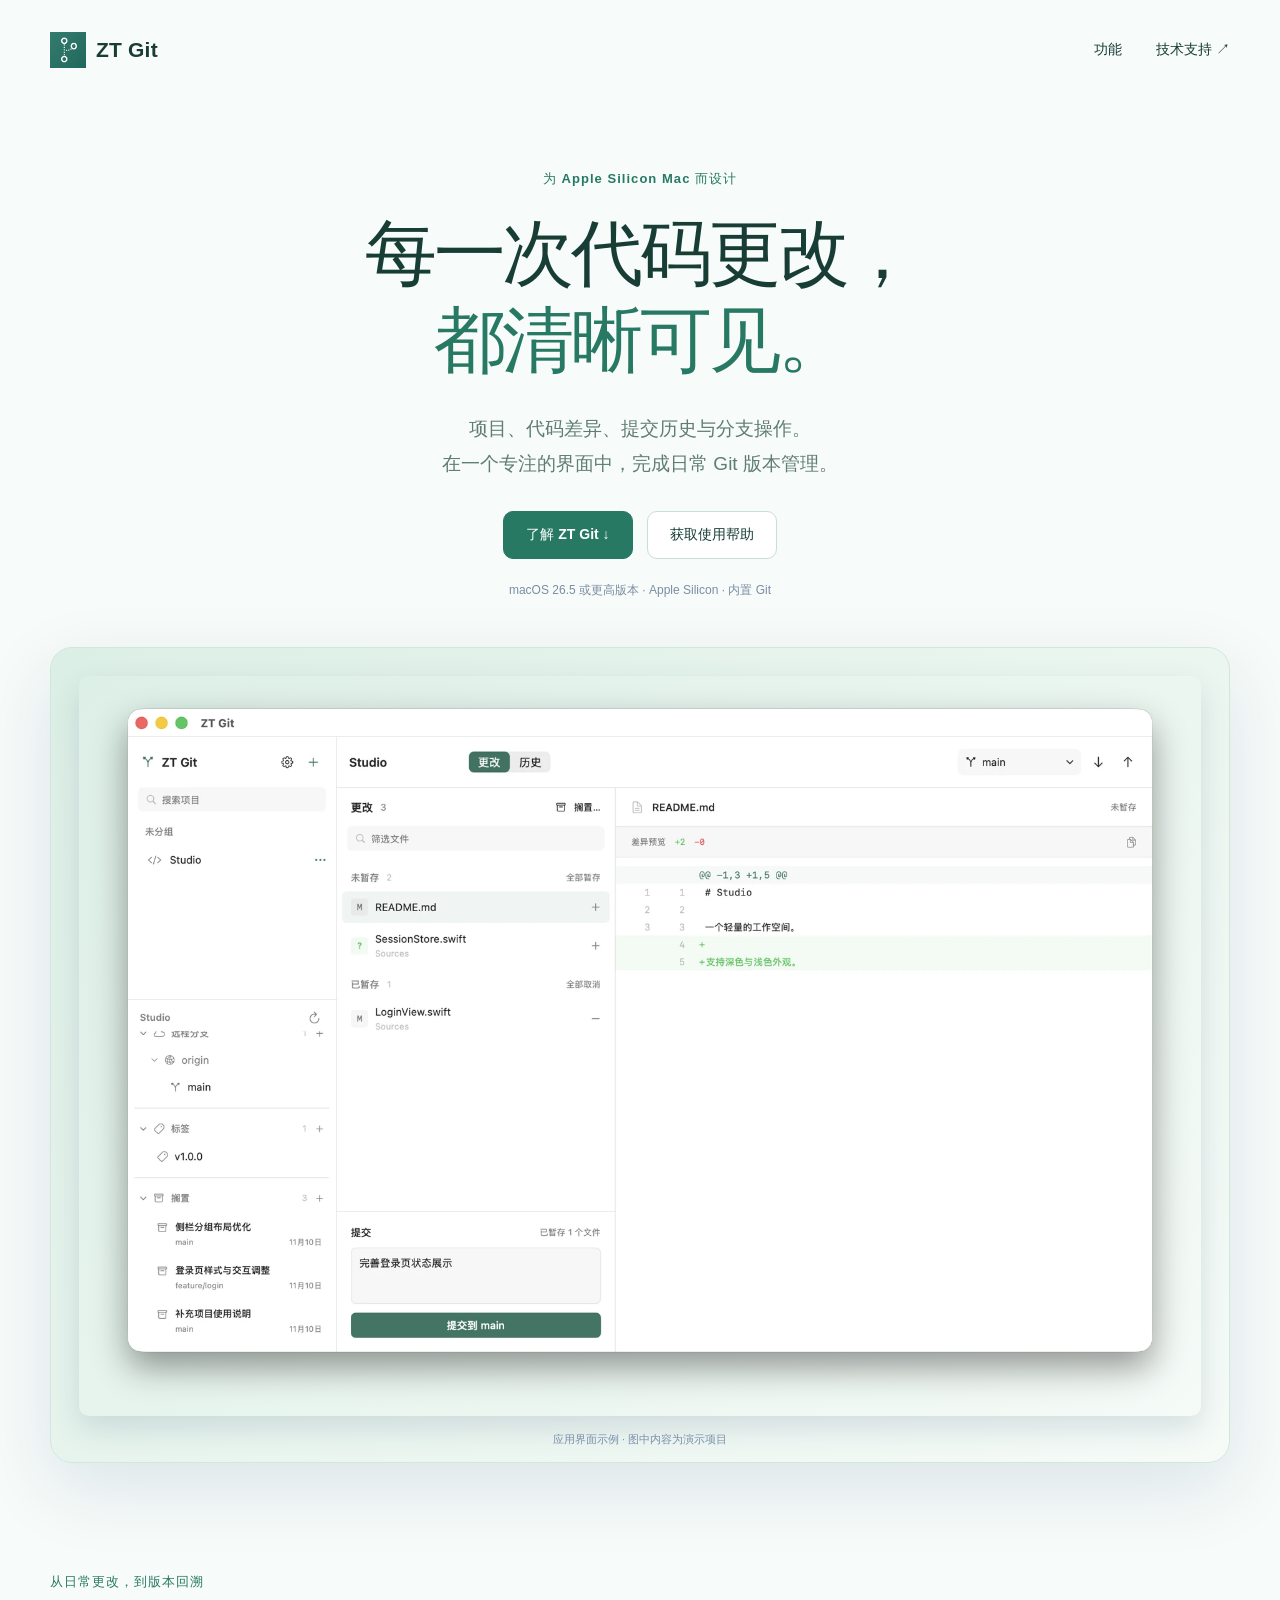
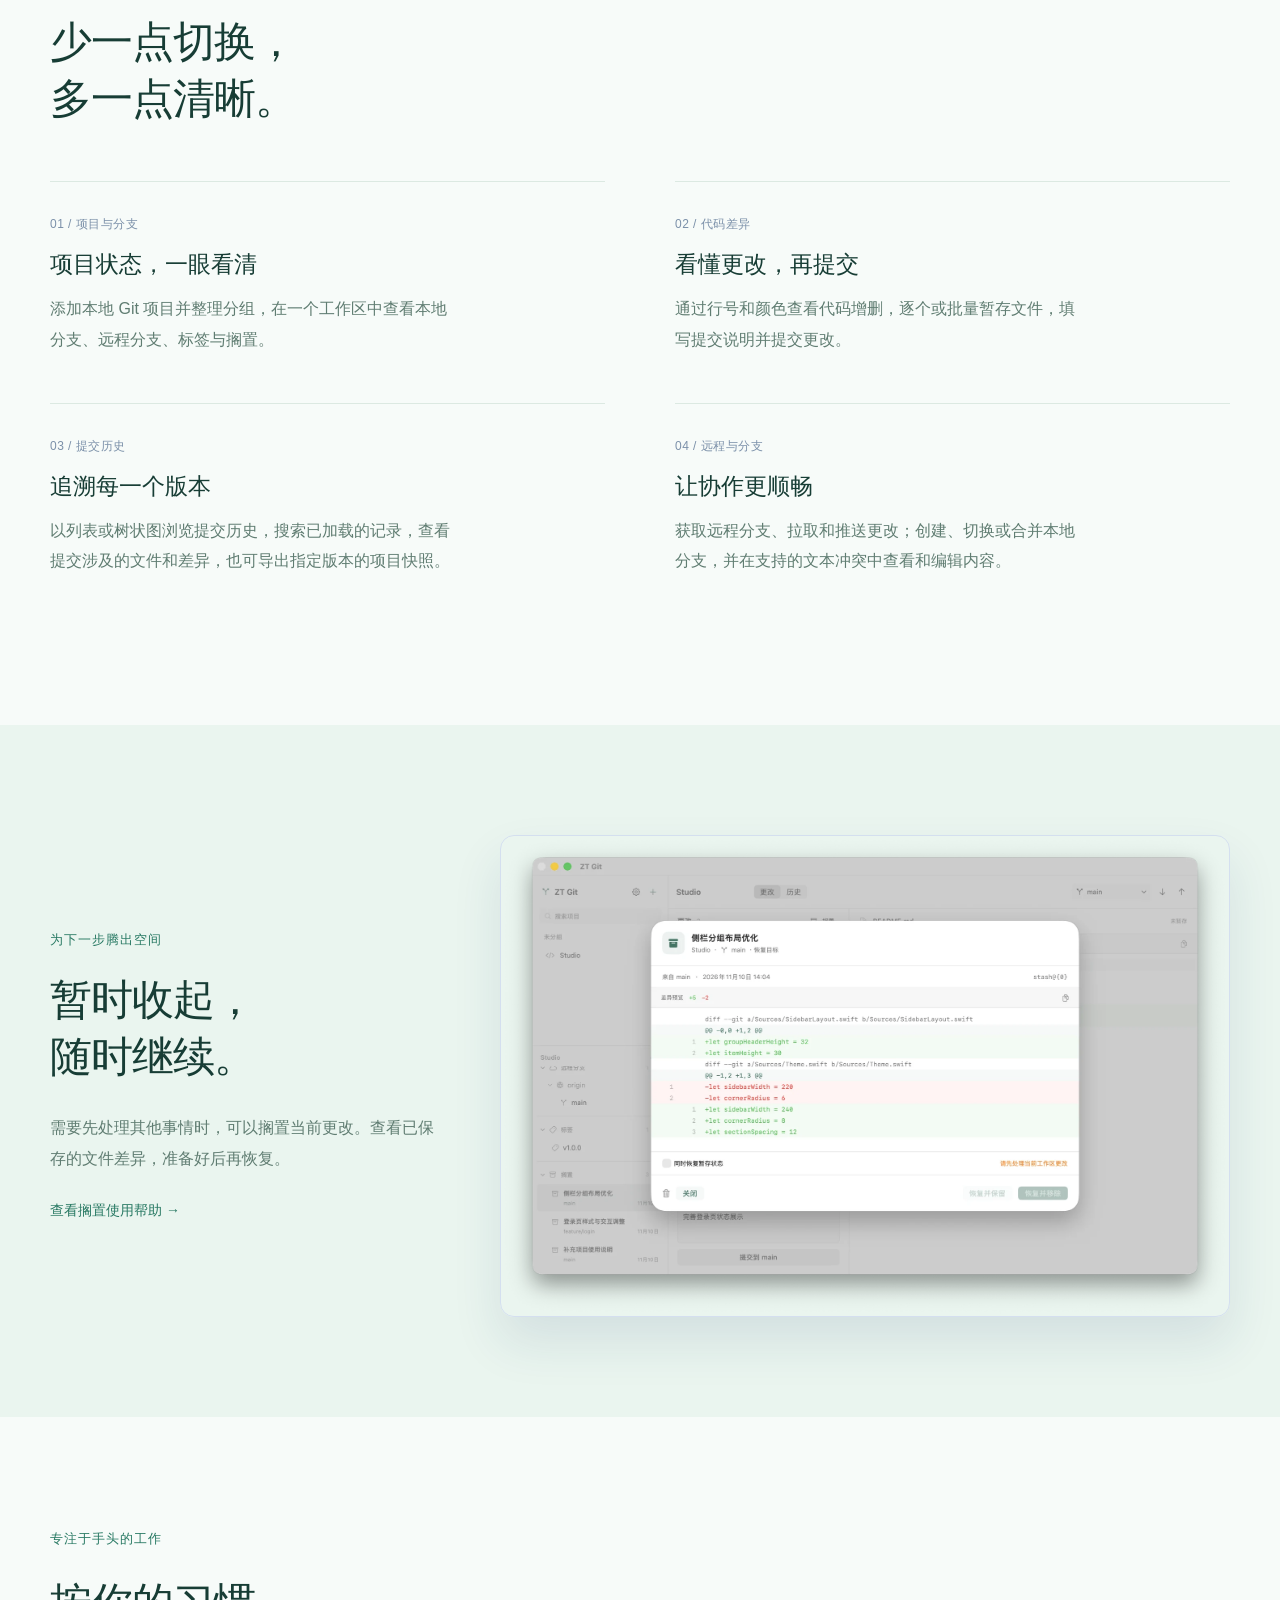
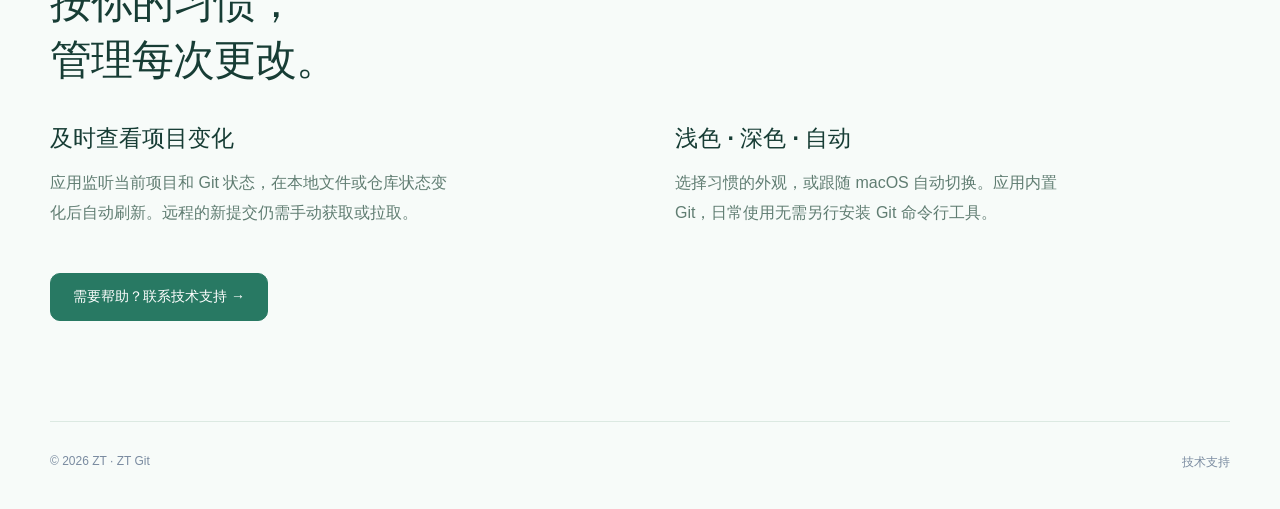
==== index.html @ c58c6ba7 "Publish ZT Git website" ====
<!doctype html>
<html lang="zh-CN"><head><meta charset="utf-8"><meta name="viewport" content="width=device-width,initial-scale=1"><title>ZT Git — 清晰管理每一次代码更改</title><meta name="description" content="适用于 Apple Silicon Mac 的 Git 图形客户端。查看差异与提交历史，管理分支和搁置，完成日常 Git 操作。"><link rel="icon" href="icon.png"><link rel="stylesheet" href="styles.css"></head>
<body><header class="nav wrap"><a class="brand" href="./"><img src="icon.png" width="36" height="36" alt="">ZT Git</a><nav aria-label="主导航"><a href="#features">功能</a><a href="support.html">技术支持 ↗</a></nav></header>
<main><section class="hero wrap"><p class="eyebrow">为 Apple Silicon Mac 而设计</p><h1>每一次代码更改，<br><span>都清晰可见。</span></h1><p class="lead">项目、代码差异、提交历史与分支操作。<br>在一个专注的界面中，完成日常 Git 版本管理。</p><div class="actions"><a class="button primary" href="#features">了解 ZT Git ↓</a><a class="button" href="support.html">获取使用帮助</a></div><p class="compatibility">macOS 26.5 或更高版本 · Apple Silicon · 内置 Git</p><figure class="hero-image"><img src="workspace.webp" width="1800" height="1187" fetchpriority="high" alt="ZT Git 示例工作区，显示项目列表、待提交文件和代码差异"><figcaption>应用界面示例 · 图中内容为演示项目</figcaption></figure></section>
<section id="features" class="section wrap"><div class="section-head"><p class="eyebrow">从日常更改，到版本回溯</p><h2>少一点切换，<br>多一点清晰。</h2></div><div class="feature-grid">
<article><span class="feature-number">01 / 项目与分支</span><h3>项目状态，一眼看清</h3><p>添加本地 Git 项目并整理分组，在一个工作区中查看本地分支、远程分支、标签与搁置。</p></article>
<article><span class="feature-number">02 / 代码差异</span><h3>看懂更改，再提交</h3><p>通过行号和颜色查看代码增删，逐个或批量暂存文件，填写提交说明并提交更改。</p></article>
<article><span class="feature-number">03 / 提交历史</span><h3>追溯每一个版本</h3><p>以列表或树状图浏览提交历史，搜索已加载的记录，查看提交涉及的文件和差异，也可导出指定版本的项目快照。</p></article>
<article><span class="feature-number">04 / 远程与分支</span><h3>让协作更顺畅</h3><p>获取远程分支、拉取和推送更改；创建、切换或合并本地分支，并在支持的文本冲突中查看和编辑内容。</p></article></div></section>
<section class="section history-section"><div class="wrap split"><div><p class="eyebrow">为下一步腾出空间</p><h2>暂时收起，<br>随时继续。</h2><p class="body-copy">需要先处理其他事情时，可以搁置当前更改。查看已保存的文件差异，准备好后再恢复。</p><a class="text-link" href="support.html#stash">查看搁置使用帮助 →</a></div><figure><img loading="lazy" src="stash.webp" width="1800" height="1187" alt="ZT Git 查看搁置记录与文件差异的界面示例"></figure></div></section>
<section class="section wrap closing"><p class="eyebrow">专注于手头的工作</p><h2>按你的习惯，<br>管理每次更改。</h2><div class="closing-grid"><article><h3>及时查看项目变化</h3><p>应用监听当前项目和 Git 状态，在本地文件或仓库状态变化后自动刷新。远程的新提交仍需手动获取或拉取。</p></article><article><h3>浅色 · 深色 · 自动</h3><p>选择习惯的外观，或跟随 macOS 自动切换。应用内置 Git，日常使用无需另行安装 Git 命令行工具。</p></article></div><a class="button primary" href="support.html">需要帮助？联系技术支持 →</a></section></main>
<footer class="wrap footer"><span>© 2026 ZT · ZT Git</span><nav aria-label="页脚导航"><a href="support.html">技术支持</a></nav></footer></body></html>
---- styles.css ----
:root{--ink:#173d35;--muted:#607d72;--accent:#287963;--line:#dce9e2;--paper:#f7fbf9;--white:#fff;font-family:-apple-system,BlinkMacSystemFont,"Segoe UI","PingFang SC","Microsoft YaHei",sans-serif;color:var(--ink);background:var(--paper);font-synthesis:none}
*{box-sizing:border-box}html{scroll-behavior:smooth;scroll-padding-top:36px}body{margin:0}a{color:inherit;text-decoration:none}a:hover{color:var(--accent)}a:focus-visible,summary:focus-visible{outline:3px solid #7aabef;outline-offset:5px;border-radius:4px}img{display:block;max-width:100%;height:auto}figure{margin:0}.wrap{width:min(1180px,calc(100% - 64px));margin-inline:auto}.nav{display:flex;align-items:center;justify-content:space-between;height:100px}.brand{display:flex;align-items:center;gap:10px;font-size:21px;font-weight:700;letter-spacing:.2px}.nav nav{display:flex;gap:34px;font-size:14px;font-weight:550}.active{color:var(--accent)}.eyebrow{font-size:13px;font-weight:650;letter-spacing:.08em;color:var(--accent);margin:0 0 22px}.hero{text-align:center;padding-top:70px}h1,h2,h3,p{margin-top:0}h1{font-size:clamp(42px,5.6vw,76px);line-height:1.22;letter-spacing:-.045em;font-weight:730;margin-bottom:26px}h1 span{color:var(--accent)}.lead{font-size:19px;line-height:1.85;color:var(--muted);margin-bottom:30px}.actions{display:flex;justify-content:center;gap:14px;flex-wrap:wrap}.button{display:inline-flex;align-items:center;justify-content:center;gap:18px;border:1px solid #c8dfd3;border-radius:10px;padding:14px 22px;font-size:14px;font-weight:600;transition:background .15s,transform .15s;background:var(--white);white-space:nowrap}.button:hover{background:#e8f4ed;transform:translateY(-1px)}.primary{background:var(--accent);border-color:var(--accent);color:#fff}.primary:hover{background:#1e6651;color:#fff}.compatibility{font-size:12px;color:#7b8da4;margin-top:23px;margin-bottom:48px}.hero-image{background:linear-gradient(135deg,#dcefe6,#f6fbf8);border:1px solid #d1e7db;border-radius:22px;padding:28px 28px 15px;box-shadow:0 25px 70px #254e8220}.hero-image img{border-radius:10px;box-shadow:0 12px 30px #233b6025}.hero-image figcaption{font-size:11px;color:#7a8fa9;margin-top:16px}.section{padding-top:110px;padding-bottom:100px}h2{font-size:clamp(30px,3.3vw,44px);line-height:1.35;letter-spacing:-.025em;font-weight:680;margin-bottom:28px}.section-head{margin-bottom:54px}.feature-grid{display:grid;grid-template-columns:1fr 1fr;gap:0 70px}.feature-grid article{padding:32px 0;border-top:1px solid var(--line)}.feature-number{color:#7b90a9;font-size:12px;letter-spacing:.04em}.feature-grid h3,.closing h3{font-size:23px;margin:16px 0 14px;font-weight:650}.feature-grid p,.closing p,.body-copy{font-size:16px;line-height:1.9;color:var(--muted);max-width:46ch}.history-section{background:#eaf5ef}.split{display:grid;grid-template-columns:.8fr 1.5fr;align-items:center;gap:60px}.split figure img{border-radius:14px;border:1px solid #d4dfef;box-shadow:0 25px 50px #1a3d701c}.text-link{font-weight:600;font-size:14px;color:var(--accent);display:inline-block;margin-top:12px}.closing-grid{display:grid;grid-template-columns:1fr 1fr;gap:70px;margin:35px 0 28px}.closing h3{margin-top:0}.closing .eyebrow{color:var(--accent);font-size:13px}.footer{padding:32px 0 38px;border-top:1px solid var(--line);display:flex;justify-content:space-between;font-size:12px;color:#7a8ba0;gap:24px}.support{padding-top:65px;max-width:1100px}.support h1{font-size:clamp(42px,5vw,66px)}.contact-card{display:flex;align-items:center;justify-content:space-between;gap:28px;padding:36px 40px;background:linear-gradient(120deg,#e0f1e7,#f2faf5);border:1px solid #cce4d7;border-radius:18px;margin:48px 0 85px;scroll-margin-top:28px}.contact-card .eyebrow{margin-bottom:13px}.contact-card h2{font-size:27px;margin-bottom:18px}.contact-card p{font-size:15px;line-height:1.8;margin-bottom:8px}.contact-card .small,.small{font-size:12px;line-height:1.9;color:#6c8099}.email{color:#216f58;text-decoration:underline;text-underline-offset:4px;overflow-wrap:anywhere}.support-layout{display:grid;grid-template-columns:280px 1fr;gap:70px;margin-bottom:85px}.support-layout .body-copy{font-size:14px}.faq{border-top:1px solid var(--line)}details{border-bottom:1px solid var(--line);padding:0}summary{padding:25px 30px 25px 0;font-size:17px;font-weight:600;cursor:pointer;list-style:none;position:relative;line-height:1.5}summary::-webkit-details-marker{display:none}summary:after{content:'+';position:absolute;right:3px;color:var(--accent);font-size:24px;top:20px;font-weight:400}details[open] summary:after{content:'−'}details>div{padding-bottom:19px}details p{font-size:14px;line-height:1.95;color:var(--muted);margin-bottom:12px}.feedback{padding:34px 40px;background:#edf6f0;border-radius:16px;margin-bottom:85px}.feedback h2{font-size:25px;margin-bottom:17px}.feedback ul{padding-left:21px;font-size:14px;line-height:2.1;color:var(--muted);margin-bottom:17px}.feedback .small{margin-bottom:0}
@media(max-width:850px){.split{grid-template-columns:1fr;gap:30px}.split .body-copy{max-width:65ch}.support-layout{grid-template-columns:1fr;gap:25px}.support-layout .body-copy{max-width:100%}.contact-card{align-items:flex-start;flex-direction:column}.closing-grid{gap:32px}.feature-grid{gap:0 36px}}
@media(max-width:560px){.wrap{width:calc(100% - 36px)}.nav{height:80px}.nav nav{gap:20px;font-size:13px}.brand{font-size:19px}.brand img{width:31px}.hero{padding-top:46px}.hero h1{font-size:42px}.lead{font-size:16px}.eyebrow{font-size:11px}.compatibility{font-size:10px;margin-bottom:30px}.hero-image{padding:10px 10px 12px;border-radius:14px}.hero-image img{border-radius:6px}.hero-image figcaption{font-size:9px;margin-top:10px}.section{padding-top:68px;padding-bottom:62px}.feature-grid,.closing-grid{grid-template-columns:1fr;gap:0}.feature-grid article{padding:25px 0}.feature-grid h3,.closing h3{font-size:21px}.feature-grid p,.closing p{font-size:15px}.closing-grid article{margin-bottom:22px}.closing .button{font-size:13px;padding-inline:16px}.footer{font-size:11px}.support{padding-top:46px}.contact-card{margin-top:32px;margin-bottom:55px;padding:27px 22px}.contact-card h2{font-size:23px}.contact-card p{font-size:13px}.support-layout{margin-bottom:55px}.support h1{font-size:44px}.support summary{font-size:15px}.feedback{padding:27px 22px;margin-bottom:55px}.feedback h2{font-size:22px}}
.footer nav{display:flex;flex-wrap:wrap;gap:16px 24px}.privacy{max-width:900px;padding-top:60px;padding-bottom:80px}.privacy h1{font-size:clamp(38px,5vw,58px);margin-bottom:18px}.privacy .policy-date{font-size:13px;color:var(--muted);margin-bottom:32px}.privacy p,.privacy li{font-size:15px;line-height:1.95;overflow-wrap:anywhere}.privacy p{margin-bottom:16px}.privacy section{margin-top:36px}.privacy h2{font-size:23px;line-height:1.5;margin-bottom:16px;letter-spacing:0}.privacy ul{padding-left:24px}.privacy li{margin-bottom:10px}.privacy a{color:var(--accent);text-decoration:underline;text-underline-offset:3px}.privacy-summary{padding:24px 28px;margin:30px 0 40px;border:1px solid #cce4d7;border-radius:16px;background:#eaf5ef}.privacy-summary strong{display:block;margin-bottom:8px;font-size:16px}.privacy-summary p{margin:0}@media(max-width:560px){.privacy{padding-top:38px;padding-bottom:55px}.privacy h2{font-size:21px}.privacy p,.privacy li{font-size:14px}.privacy-summary{padding:22px}.footer{flex-wrap:wrap}}
@media(prefers-reduced-motion:reduce){html{scroll-behavior:auto}.button{transition:none}}
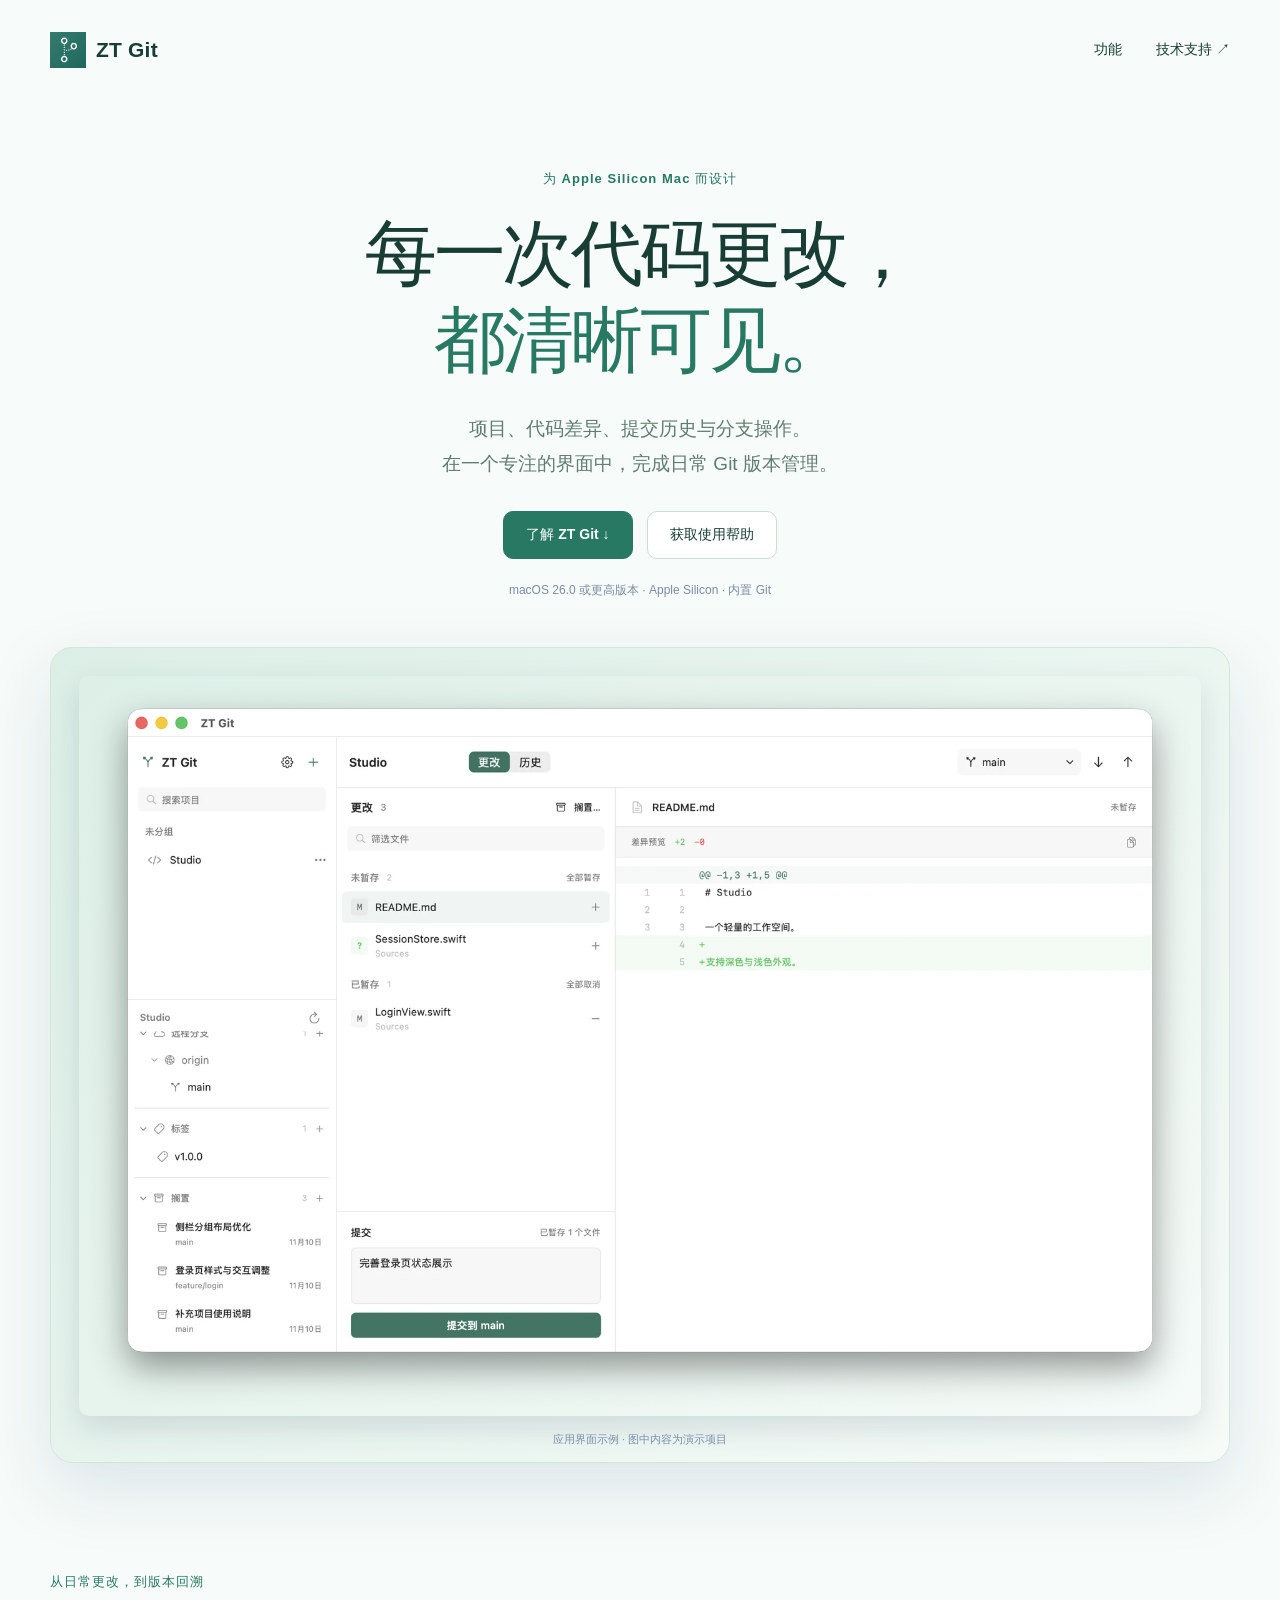
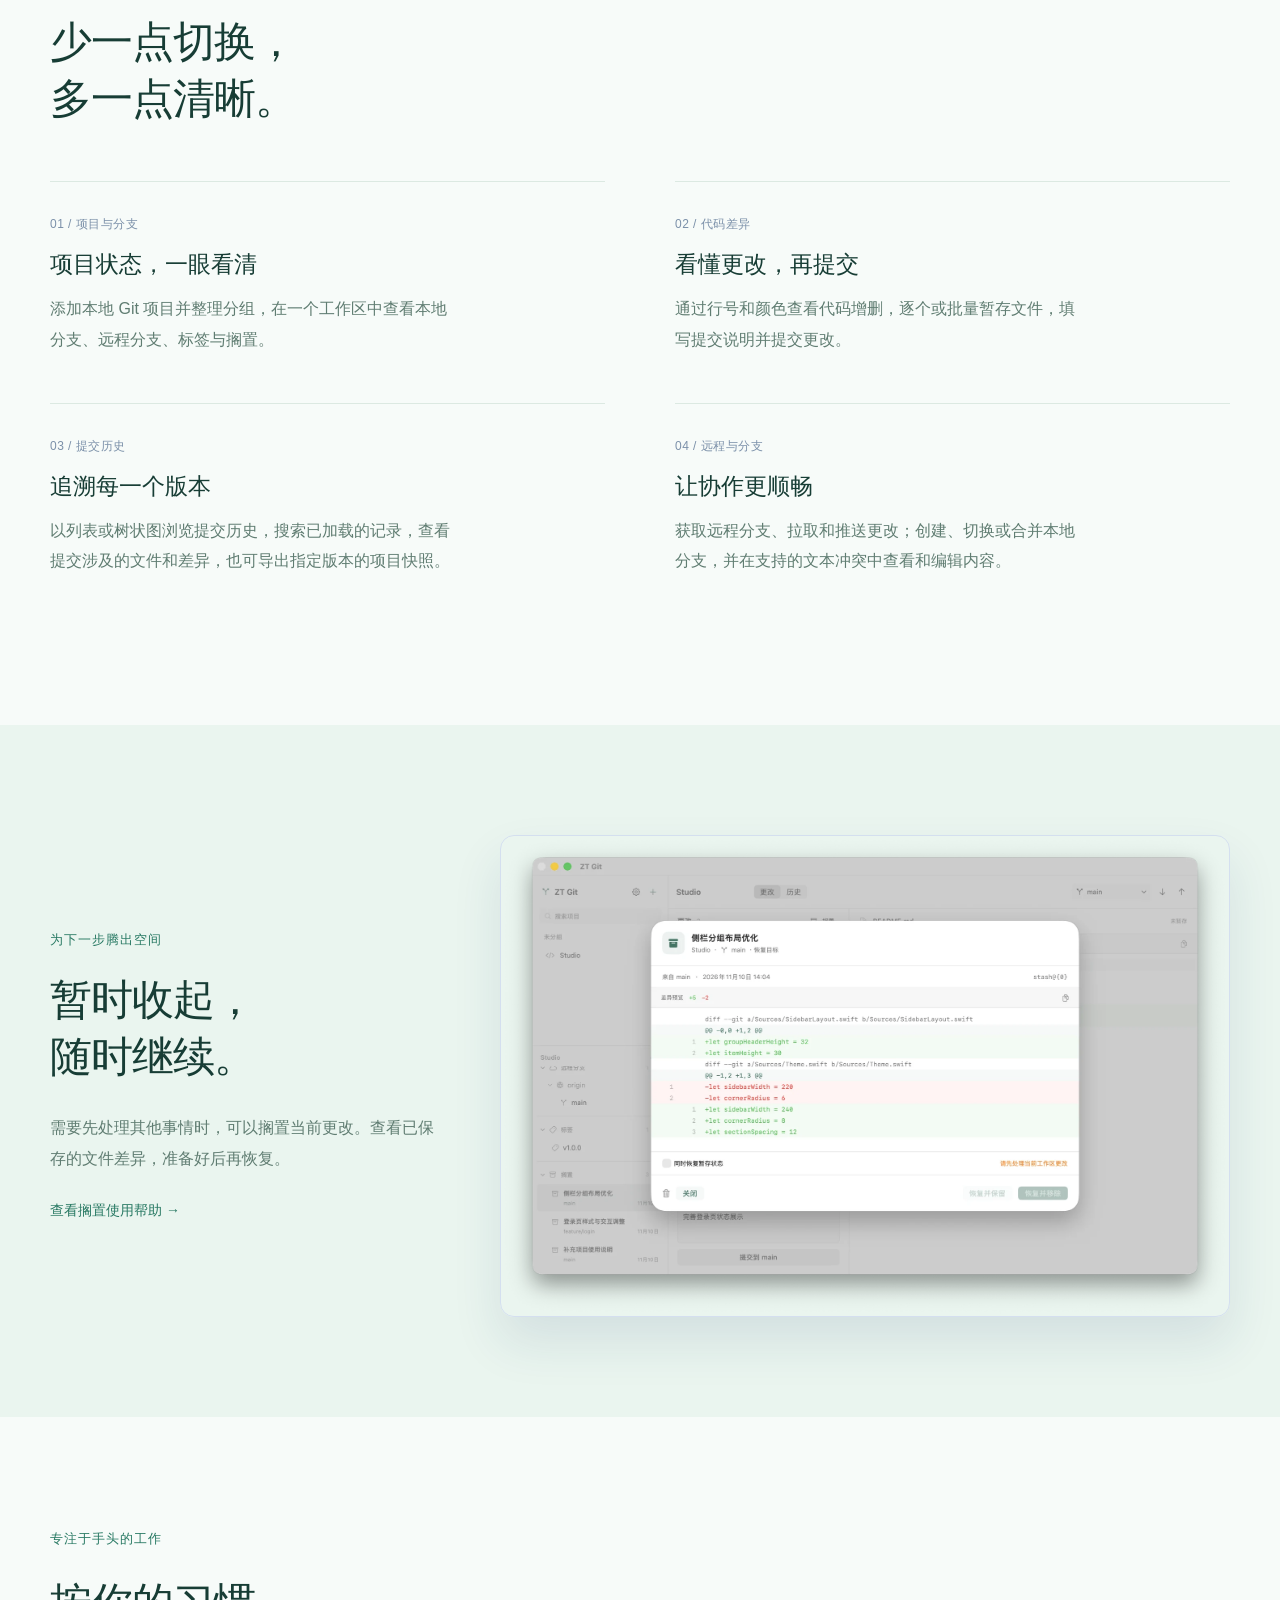
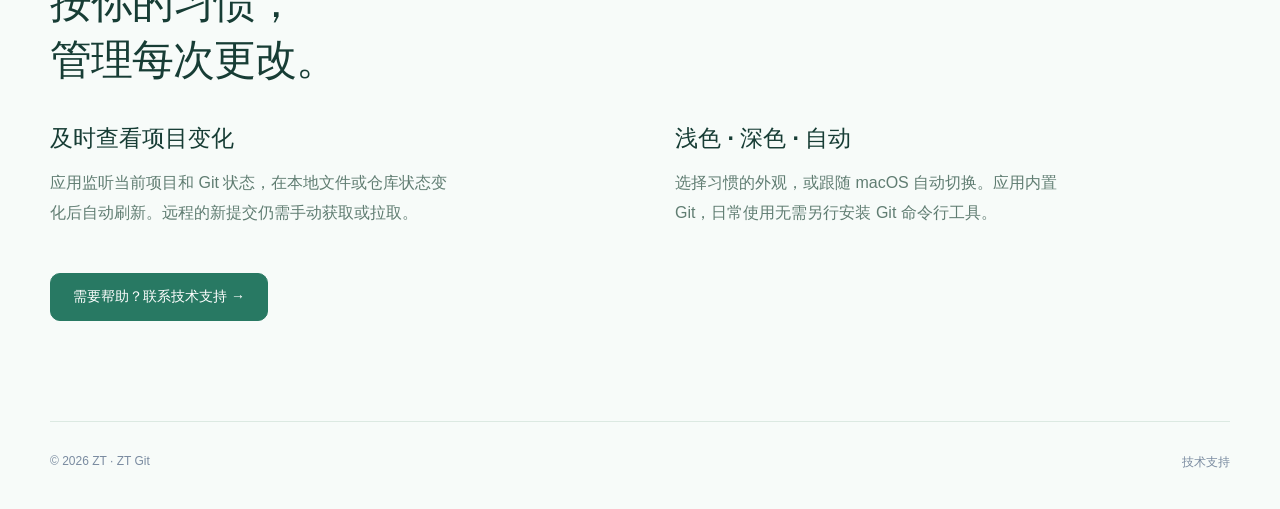
==== commit 06160fdf: "Update minimum macOS version" ====
--- a/index.html
+++ b/index.html
@@ -1,7 +1,7 @@
 <!doctype html>
 <html lang="zh-CN"><head><meta charset="utf-8"><meta name="viewport" content="width=device-width,initial-scale=1"><title>ZT Git — 清晰管理每一次代码更改</title><meta name="description" content="适用于 Apple Silicon Mac 的 Git 图形客户端。查看差异与提交历史，管理分支和搁置，完成日常 Git 操作。"><link rel="icon" href="icon.png"><link rel="stylesheet" href="styles.css"></head>
 <body><header class="nav wrap"><a class="brand" href="./"><img src="icon.png" width="36" height="36" alt="">ZT Git</a><nav aria-label="主导航"><a href="#features">功能</a><a href="support.html">技术支持 ↗</a></nav></header>
-<main><section class="hero wrap"><p class="eyebrow">为 Apple Silicon Mac 而设计</p><h1>每一次代码更改，<br><span>都清晰可见。</span></h1><p class="lead">项目、代码差异、提交历史与分支操作。<br>在一个专注的界面中，完成日常 Git 版本管理。</p><div class="actions"><a class="button primary" href="#features">了解 ZT Git ↓</a><a class="button" href="support.html">获取使用帮助</a></div><p class="compatibility">macOS 26.5 或更高版本 · Apple Silicon · 内置 Git</p><figure class="hero-image"><img src="workspace.webp" width="1800" height="1187" fetchpriority="high" alt="ZT Git 示例工作区，显示项目列表、待提交文件和代码差异"><figcaption>应用界面示例 · 图中内容为演示项目</figcaption></figure></section>
+<main><section class="hero wrap"><p class="eyebrow">为 Apple Silicon Mac 而设计</p><h1>每一次代码更改，<br><span>都清晰可见。</span></h1><p class="lead">项目、代码差异、提交历史与分支操作。<br>在一个专注的界面中，完成日常 Git 版本管理。</p><div class="actions"><a class="button primary" href="#features">了解 ZT Git ↓</a><a class="button" href="support.html">获取使用帮助</a></div><p class="compatibility">macOS 26.0 或更高版本 · Apple Silicon · 内置 Git</p><figure class="hero-image"><img src="workspace.webp" width="1800" height="1187" fetchpriority="high" alt="ZT Git 示例工作区，显示项目列表、待提交文件和代码差异"><figcaption>应用界面示例 · 图中内容为演示项目</figcaption></figure></section>
 <section id="features" class="section wrap"><div class="section-head"><p class="eyebrow">从日常更改，到版本回溯</p><h2>少一点切换，<br>多一点清晰。</h2></div><div class="feature-grid">
 <article><span class="feature-number">01 / 项目与分支</span><h3>项目状态，一眼看清</h3><p>添加本地 Git 项目并整理分组，在一个工作区中查看本地分支、远程分支、标签与搁置。</p></article>
 <article><span class="feature-number">02 / 代码差异</span><h3>看懂更改，再提交</h3><p>通过行号和颜色查看代码增删，逐个或批量暂存文件，填写提交说明并提交更改。</p></article>
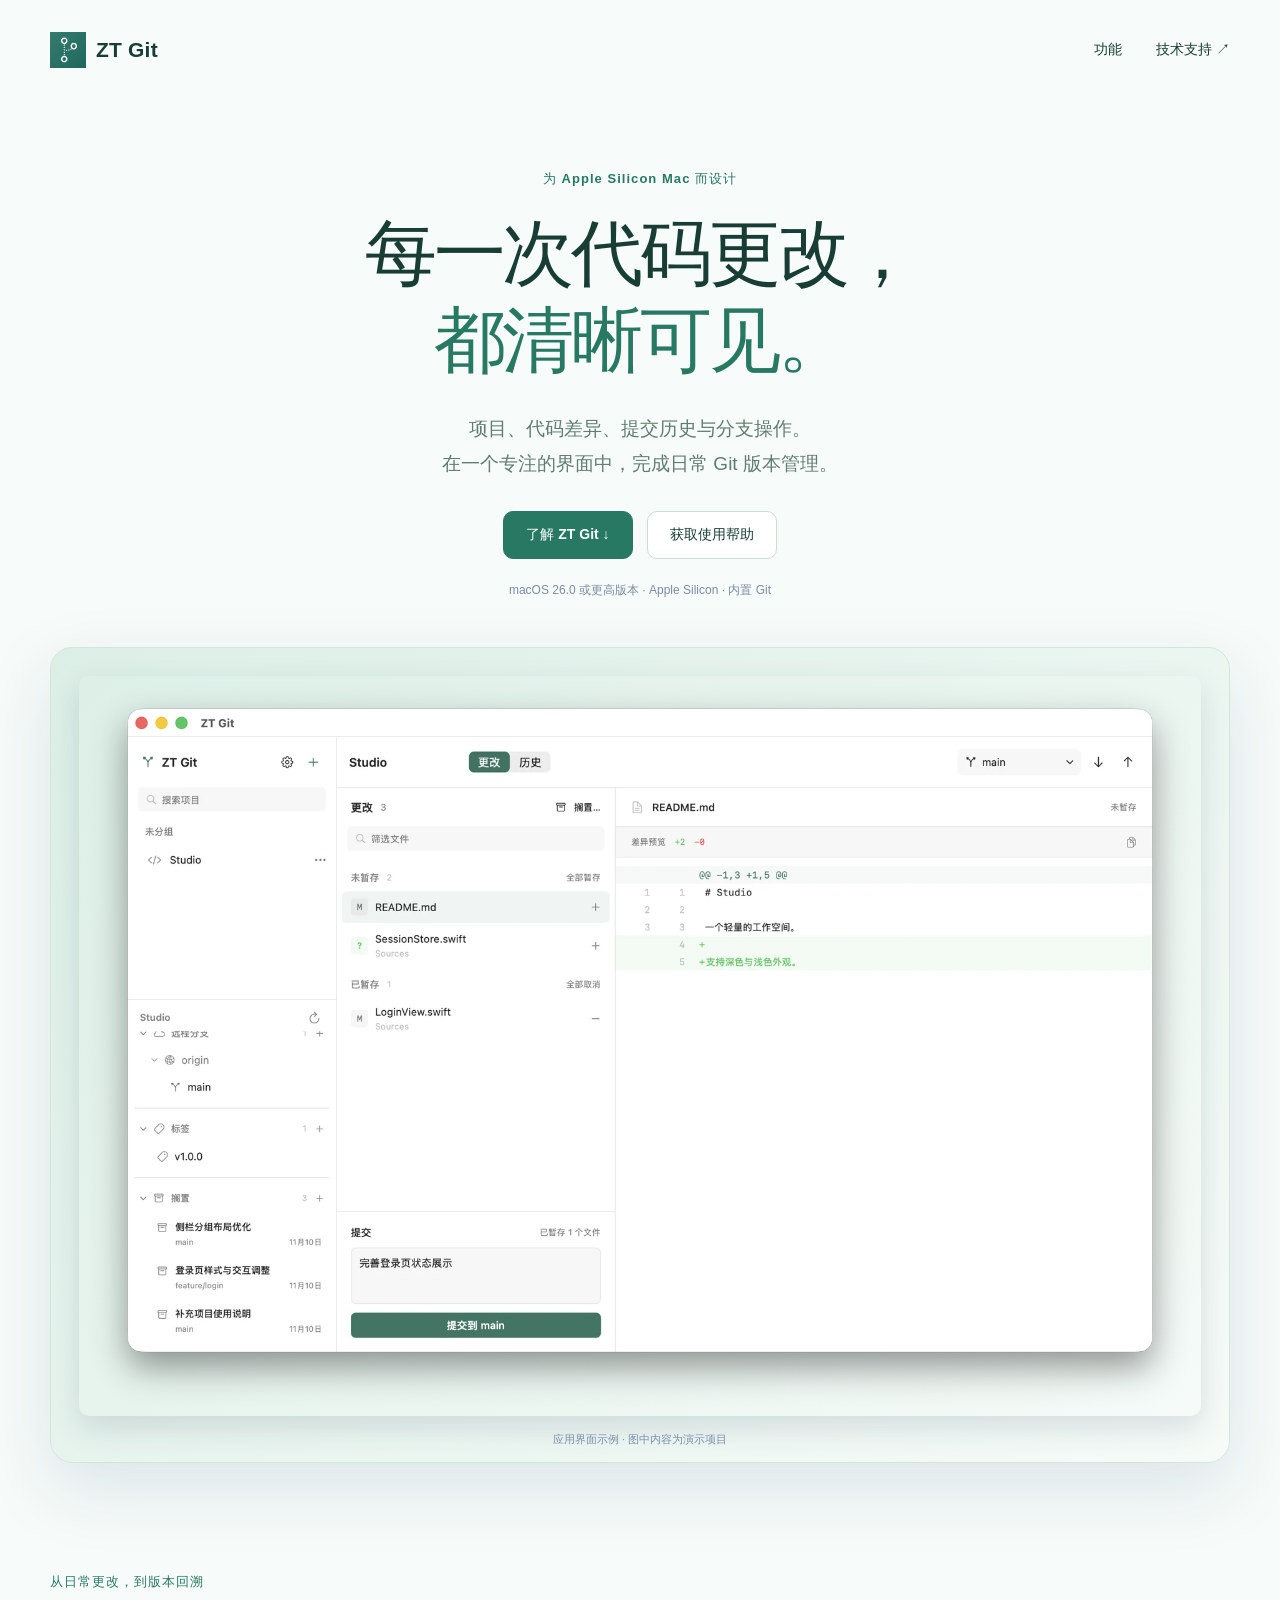
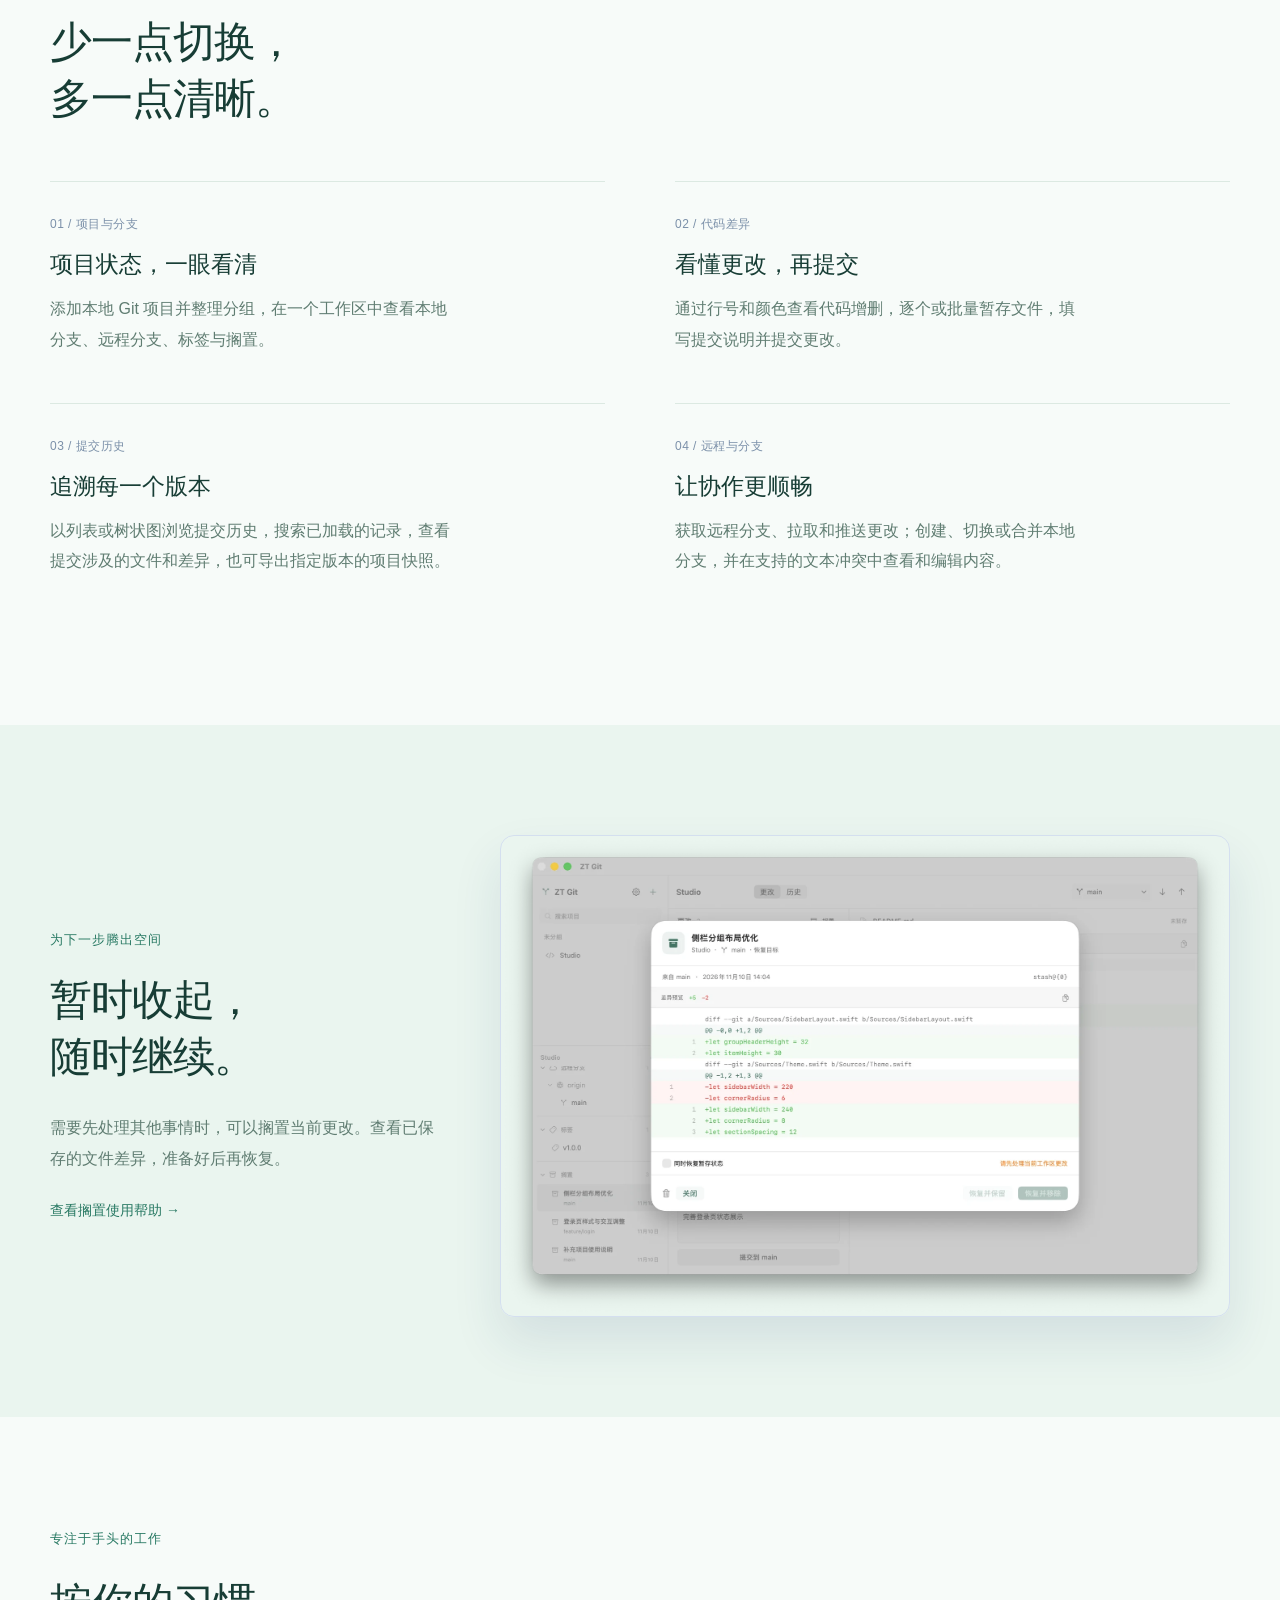
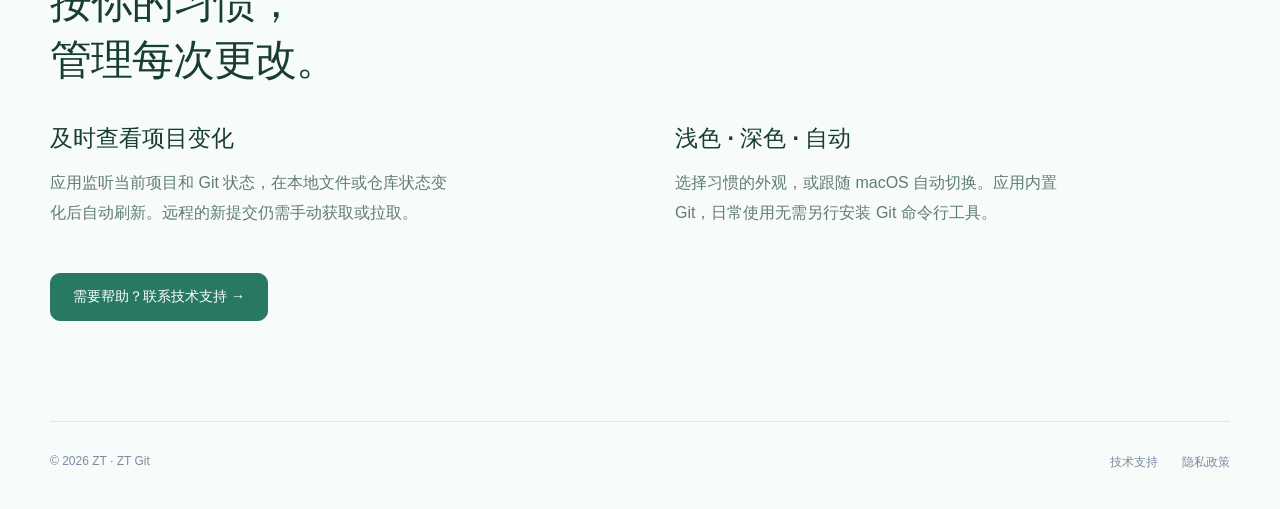
==== commit e8e2b1e1: "Publish ZT Git privacy policy" ====
--- a/index.html
+++ b/index.html
@@ -9,4 +9,4 @@
 <article><span class="feature-number">04 / 远程与分支</span><h3>让协作更顺畅</h3><p>获取远程分支、拉取和推送更改；创建、切换或合并本地分支，并在支持的文本冲突中查看和编辑内容。</p></article></div></section>
 <section class="section history-section"><div class="wrap split"><div><p class="eyebrow">为下一步腾出空间</p><h2>暂时收起，<br>随时继续。</h2><p class="body-copy">需要先处理其他事情时，可以搁置当前更改。查看已保存的文件差异，准备好后再恢复。</p><a class="text-link" href="support.html#stash">查看搁置使用帮助 →</a></div><figure><img loading="lazy" src="stash.webp" width="1800" height="1187" alt="ZT Git 查看搁置记录与文件差异的界面示例"></figure></div></section>
 <section class="section wrap closing"><p class="eyebrow">专注于手头的工作</p><h2>按你的习惯，<br>管理每次更改。</h2><div class="closing-grid"><article><h3>及时查看项目变化</h3><p>应用监听当前项目和 Git 状态，在本地文件或仓库状态变化后自动刷新。远程的新提交仍需手动获取或拉取。</p></article><article><h3>浅色 · 深色 · 自动</h3><p>选择习惯的外观，或跟随 macOS 自动切换。应用内置 Git，日常使用无需另行安装 Git 命令行工具。</p></article></div><a class="button primary" href="support.html">需要帮助？联系技术支持 →</a></section></main>
-<footer class="wrap footer"><span>© 2026 ZT · ZT Git</span><nav aria-label="页脚导航"><a href="support.html">技术支持</a></nav></footer></body></html>
+<footer class="wrap footer"><span>© 2026 ZT · ZT Git</span><nav aria-label="页脚导航"><a href="support.html">技术支持</a><a href="privacy.html">隐私政策</a></nav></footer></body></html>
